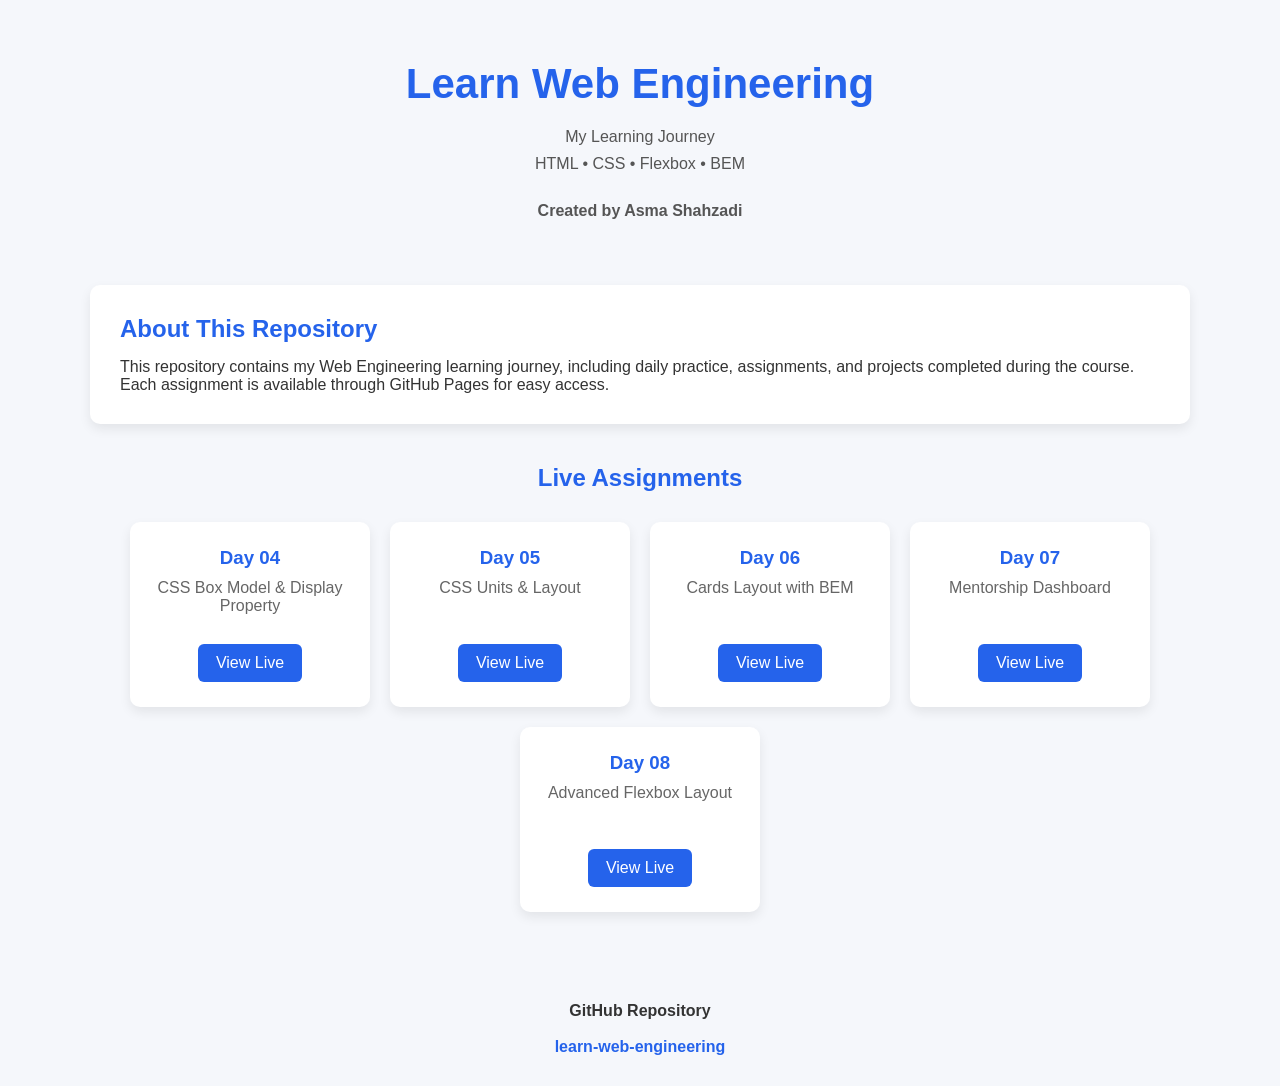
==== index.html @ 41a4ecba "Add files via upload" ====
<!DOCTYPE html>
<html lang="en">
<head>
<meta charset="UTF-8">
<meta name="viewport" content="width=device-width, initial-scale=1.0">
<title>Learn Web Engineering | Asma Shahzadi</title>
<style>
*{
    margin:0;
    padding:0;
    box-sizing:border-box;
}

body{
    font-family:Arial, Helvetica, sans-serif;
    background:#f5f7fb;
    color:#333;
}

.container{
    width:90%;
    max-width:1100px;
    margin:auto;
}

/* Hero */

header{
    text-align:center;
    padding:60px 20px;
}

header h1{
    font-size:42px;
    color:#2563eb;
    margin-bottom:15px;
}

header p{
    color:#555;
    line-height:1.7;
}

.author{
    margin-top:20px;
    font-weight:bold;
}

/* About */

.about{
    background:#fff;
    padding:30px;
    border-radius:10px;
    box-shadow:0 5px 12px rgba(0,0,0,.08);
    margin-bottom:40px;
}

.about h2{
    color:#2563eb;
    margin-bottom:15px;
}

/* Cards */

.section-title{
    text-align:center;
    color:#2563eb;
    margin-bottom:30px;
}

.cards{
    display:flex;
    flex-wrap:wrap;
    justify-content:center;
    gap:20px;
}

.card{
    width:240px;
    background:#fff;
    border-radius:10px;
    box-shadow:0 5px 12px rgba(0,0,0,.08);
    padding:25px;
    text-align:center;
}

.card h3{
    color:#2563eb;
    margin-bottom:10px;
}

.card p{
    color:#666;
    margin-bottom:20px;
    min-height:45px;
}

.button{
    display:inline-block;
    text-decoration:none;
    background:#2563eb;
    color:white;
    padding:10px 18px;
    border-radius:6px;
}

.button:hover{
    background:#1d4ed8;
}

footer{
    margin-top:60px;
    text-align:center;
    padding:30px;
}

.repo{
    text-decoration:none;
    color:#2563eb;
    font-weight:bold;
}

</style>

</head>

<body>

<header class="container">

<h1>Learn Web Engineering</h1>

<p>My Learning Journey</p>

<p>HTML • CSS • Flexbox • BEM</p>

<p class="author">Created by <strong>Asma Shahzadi</strong></p>

</header>

<div class="container">

<section class="about">

<h2>About This Repository</h2>

<p>
This repository contains my Web Engineering learning journey, including
daily practice, assignments, and projects completed during the course.
Each assignment is available through GitHub Pages for easy access.
</p>

</section>

<h2 class="section-title">Live Assignments</h2>

<div class="cards">

<div class="card">
<h3>Day 04</h3>
<p>CSS Box Model & Display Property</p>
<a class="button" href="https://asmashahzadi764-alt.github.io/learn-web-engineering/day-04/submissions/asmashahzadi764/">View Live</a>
</div>

<div class="card">
<h3>Day 05</h3>
<p>CSS Units & Layout</p>
<a class="button" href="https://asmashahzadi764-alt.github.io/learn-web-engineering/day-05/submissions/asmashahzadi764/">View Live</a>
</div>

<div class="card">
<h3>Day 06</h3>
<p>Cards Layout with BEM</p>
<a class="button" href="https://asmashahzadi764-alt.github.io/learn-web-engineering/day-06/submissions/asmashahzadi764-alt/">View Live</a>
</div>

<div class="card">
<h3>Day 07</h3>
<p>Mentorship Dashboard</p>
<a class="button" href="https://asmashahzadi764-alt.github.io/learn-web-engineering/day-07/submissions/asmashahzadi764-alt/">View Live</a>
</div>

<div class="card">
<h3>Day 08</h3>
<p>Advanced Flexbox Layout</p>
<a class="button" href="https://asmashahzadi764-alt.github.io/learn-web-engineering/day-08/submissions/asmashahzadi764-alt/">View Live</a>
</div>

</div>

<footer>

<p><strong>GitHub Repository</strong></p>
<br>

<a class="repo"
href="https://github.com/asmashahzadi764-alt/learn-web-engineering">
learn-web-engineering
</a>

</footer>

</div>

</body>
</html>
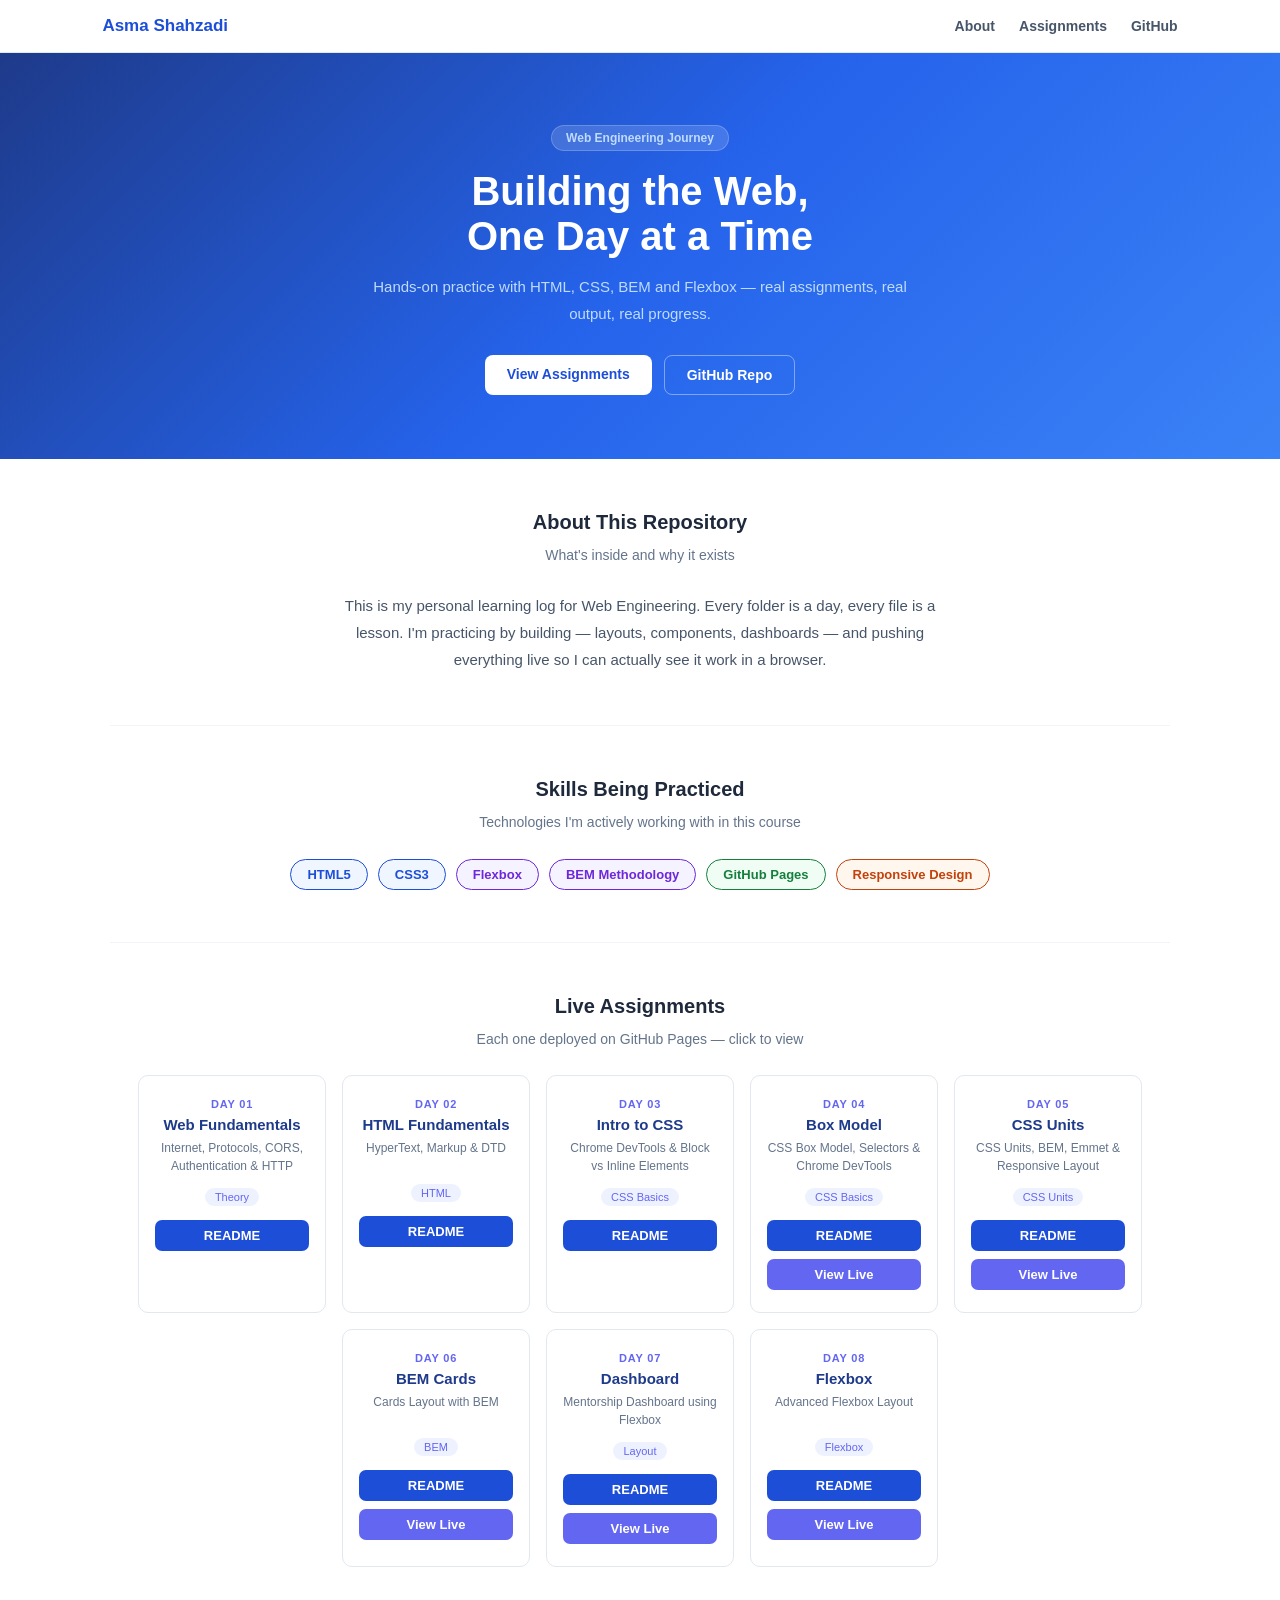
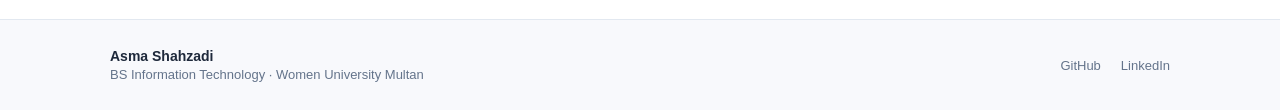
==== commit db68d331: "Refactor index.html with updated layout and styles" ====
--- a/index.html
+++ b/index.html
@@ -1,207 +1,424 @@
 <!DOCTYPE html>
 <html lang="en">
 <head>
-<meta charset="UTF-8">
-<meta name="viewport" content="width=device-width, initial-scale=1.0">
-<title>Learn Web Engineering | Asma Shahzadi</title>
-<style>
-*{
-    margin:0;
-    padding:0;
-    box-sizing:border-box;
-}
-
-body{
-    font-family:Arial, Helvetica, sans-serif;
-    background:#f5f7fb;
-    color:#333;
-}
-
-.container{
-    width:90%;
-    max-width:1100px;
-    margin:auto;
-}
-
-/* Hero */
-
-header{
-    text-align:center;
-    padding:60px 20px;
-}
-
-header h1{
-    font-size:42px;
-    color:#2563eb;
-    margin-bottom:15px;
-}
-
-header p{
-    color:#555;
-    line-height:1.7;
-}
-
-.author{
-    margin-top:20px;
-    font-weight:bold;
-}
-
-/* About */
-
-.about{
-    background:#fff;
-    padding:30px;
-    border-radius:10px;
-    box-shadow:0 5px 12px rgba(0,0,0,.08);
-    margin-bottom:40px;
-}
-
-.about h2{
-    color:#2563eb;
-    margin-bottom:15px;
-}
-
-/* Cards */
-
-.section-title{
-    text-align:center;
-    color:#2563eb;
-    margin-bottom:30px;
-}
-
-.cards{
-    display:flex;
-    flex-wrap:wrap;
-    justify-content:center;
-    gap:20px;
-}
-
-.card{
-    width:240px;
-    background:#fff;
-    border-radius:10px;
-    box-shadow:0 5px 12px rgba(0,0,0,.08);
-    padding:25px;
-    text-align:center;
-}
-
-.card h3{
-    color:#2563eb;
-    margin-bottom:10px;
-}
-
-.card p{
-    color:#666;
-    margin-bottom:20px;
-    min-height:45px;
-}
-
-.button{
-    display:inline-block;
-    text-decoration:none;
-    background:#2563eb;
-    color:white;
-    padding:10px 18px;
-    border-radius:6px;
-}
-
-.button:hover{
-    background:#1d4ed8;
-}
-
-footer{
-    margin-top:60px;
-    text-align:center;
-    padding:30px;
-}
-
-.repo{
-    text-decoration:none;
-    color:#2563eb;
-    font-weight:bold;
-}
-
-</style>
-
+  <meta charset="UTF-8">
+  <meta name="viewport" content="width=device-width, initial-scale=1.0">
+  <title>Learn Web Engineering | Asma Shahzadi</title>
+  <style>
+    * {
+      margin: 0;
+      padding: 0;
+      box-sizing: border-box;
+    }
+
+    body {
+      font-family: Arial, sans-serif;
+      background: #fff;
+      color: #1e293b;
+    }
+
+    /* NAV */
+    nav {
+      display: flex;
+      justify-content: space-between;
+      align-items: center;
+      padding: 16px 8%;
+      background: #fff;
+      border-bottom: 1px solid #e2e8f0;
+      position: sticky;
+      top: 0;
+    }
+
+    nav h3 {
+      color: #1d4ed8;
+      font-size: 17px;
+    }
+
+    nav ul {
+      display: flex;
+      list-style: none;
+      gap: 24px;
+    }
+
+    nav a {
+      text-decoration: none;
+      color: #475569;
+      font-size: 14px;
+      font-weight: bold;
+    }
+
+    /* HERO */
+    .hero {
+      padding: 72px 8% 64px;
+      text-align: center;
+      background: linear-gradient(135deg, #1e3a8a, #2563eb, #3b82f6);
+      color: #fff;
+    }
+
+    .hero-tag {
+      display: inline-block;
+      background: rgba(255, 255, 255, 0.15);
+      color: #bfdbfe;
+      font-size: 12px;
+      font-weight: bold;
+      padding: 5px 14px;
+      border-radius: 20px;
+      margin-bottom: 18px;
+      border: 1px solid rgba(255, 255, 255, 0.2);
+    }
+
+    .hero h1 {
+      font-size: 40px;
+      margin-bottom: 14px;
+    }
+
+    .hero p {
+      margin: 0 auto;
+      max-width: 560px;
+      line-height: 1.8;
+      font-size: 15px;
+      color: #bfdbfe;
+    }
+
+    .btns {
+      margin-top: 28px;
+      display: flex;
+      justify-content: center;
+      gap: 12px;
+      flex-wrap: wrap;
+    }
+
+    .btn {
+      padding: 11px 22px;
+      border-radius: 8px;
+      text-decoration: none;
+      font-size: 14px;
+      font-weight: bold;
+    }
+
+    .btn-white {
+      background: #fff;
+      color: #1d4ed8;
+    }
+
+    .btn-outline {
+      background: transparent;
+      color: #fff;
+      border: 1.5px solid rgba(255, 255, 255, 0.4);
+    }
+
+    /* CONTAINER */
+    .container {
+      width: 90%;
+      max-width: 1060px;
+      margin: 0 auto;
+    }
+
+    /* SECTIONS */
+    .section {
+      padding: 52px 0;
+      border-bottom: 1px solid #f1f5f9;
+    }
+
+    .section:last-child {
+      border-bottom: none;
+    }
+
+    .section h2 {
+      color: #1e293b;
+      font-size: 20px;
+      margin-bottom: 10px;
+      text-align: center;
+    }
+
+    .section p.sub {
+      text-align: center;
+      color: #64748b;
+      font-size: 14px;
+      margin-bottom: 24px;
+      line-height: 1.7;
+    }
+
+    .about-text {
+      max-width: 600px;
+      margin: 0 auto;
+      text-align: center;
+      color: #475569;
+      font-size: 15px;
+      line-height: 1.8;
+    }
+
+    /* BADGES */
+    .badges {
+      display: flex;
+      justify-content: center;
+      gap: 10px;
+      flex-wrap: wrap;
+    }
+
+    .badges span {
+      padding: 7px 16px;
+      border-radius: 20px;
+      font-size: 13px;
+      font-weight: bold;
+      border: 1px solid;
+    }
+
+    .b-blue {
+      background: #eff6ff;
+      color: #1d4ed8;
+      border-color: #dbeafe;
+    }
+
+    .b-purple {
+      background: #f5f3ff;
+      color: #6d28d9;
+      border-color: #ede9fe;
+    }
+
+    .b-green {
+      background: #f0fdf4;
+      color: #15803d;
+      border-color: #dcfce7;
+    }
+
+    .b-orange {
+      background: #fff7ed;
+      color: #c2410c;
+      border-color: #fed7aa;
+    }
+
+    /* CARDS */
+    .cards {
+      display: flex;
+      flex-wrap: wrap;
+      justify-content: center;
+      gap: 16px;
+    }
+
+    .card {
+      width: 188px;
+      padding: 22px 16px;
+      border-radius: 10px;
+      text-align: center;
+      border: 1px solid #e2e8f0;
+    }
+
+    .card-day {
+      font-size: 11px;
+      font-weight: bold;
+      color: #6366f1;
+      letter-spacing: 0.8px;
+      text-transform: uppercase;
+      margin-bottom: 6px;
+    }
+
+    .card h3 {
+      color: #1e3a8a;
+      font-size: 15px;
+      margin-bottom: 6px;
+    }
+
+    .card p {
+      font-size: 12px;
+      color: #64748b;
+      min-height: 32px;
+      margin-bottom: 12px;
+      line-height: 1.5;
+    }
+
+    .card-skill {
+      font-size: 11px;
+      color: #6366f1;
+      background: #eef2ff;
+      padding: 3px 10px;
+      border-radius: 10px;
+      display: inline-block;
+      margin-bottom: 14px;
+    }
+
+    .card a {
+      display: block;
+      background: #1d4ed8;
+      color: #fff;
+      text-decoration: none;
+      padding: 8px;
+      border-radius: 7px;
+      font-size: 13px;
+      font-weight: bold;
+    }
+
+    /* FOOTER */
+    footer {
+      padding: 28px 8%;
+      background: #f8f9fc;
+      border-top: 1px solid #e2e8f0;
+      color: #64748b;
+      font-size: 13px;
+    }
+
+    .footer-inner {
+      max-width: 1060px;
+      margin: 0 auto;
+      display: flex;
+      justify-content: space-between;
+      align-items: center;
+      flex-wrap: wrap;
+      gap: 12px;
+    }
+
+    .footer-inner strong {
+      color: #1e293b;
+      font-size: 14px;
+      display: block;
+      margin-bottom: 3px;
+    }
+
+    .footer-links {
+      display: flex;
+      gap: 20px;
+    }
+
+    .footer-links a {
+      color: #64748b;
+      text-decoration: none;
+      font-size: 13px;
+    }
+  </style>
 </head>
-
 <body>
 
-<header class="container">
-
-<h1>Learn Web Engineering</h1>
-
-<p>My Learning Journey</p>
-
-<p>HTML • CSS • Flexbox • BEM</p>
-
-<p class="author">Created by <strong>Asma Shahzadi</strong></p>
-
-</header>
-
-<div class="container">
-
-<section class="about">
-
-<h2>About This Repository</h2>
-
-<p>
-This repository contains my Web Engineering learning journey, including
-daily practice, assignments, and projects completed during the course.
-Each assignment is available through GitHub Pages for easy access.
-</p>
-
-</section>
-
-<h2 class="section-title">Live Assignments</h2>
-
-<div class="cards">
-
-<div class="card">
-<h3>Day 04</h3>
-<p>CSS Box Model & Display Property</p>
-<a class="button" href="https://asmashahzadi764-alt.github.io/learn-web-engineering/day-04/submissions/asmashahzadi764/">View Live</a>
-</div>
-
-<div class="card">
-<h3>Day 05</h3>
-<p>CSS Units & Layout</p>
-<a class="button" href="https://asmashahzadi764-alt.github.io/learn-web-engineering/day-05/submissions/asmashahzadi764/">View Live</a>
-</div>
-
-<div class="card">
-<h3>Day 06</h3>
-<p>Cards Layout with BEM</p>
-<a class="button" href="https://asmashahzadi764-alt.github.io/learn-web-engineering/day-06/submissions/asmashahzadi764-alt/">View Live</a>
-</div>
-
-<div class="card">
-<h3>Day 07</h3>
-<p>Mentorship Dashboard</p>
-<a class="button" href="https://asmashahzadi764-alt.github.io/learn-web-engineering/day-07/submissions/asmashahzadi764-alt/">View Live</a>
-</div>
-
-<div class="card">
-<h3>Day 08</h3>
-<p>Advanced Flexbox Layout</p>
-<a class="button" href="https://asmashahzadi764-alt.github.io/learn-web-engineering/day-08/submissions/asmashahzadi764-alt/">View Live</a>
-</div>
-
-</div>
-
-<footer>
-
-<p><strong>GitHub Repository</strong></p>
-<br>
-
-<a class="repo"
-href="https://github.com/asmashahzadi764-alt/learn-web-engineering">
-learn-web-engineering
-</a>
-
-</footer>
-
-</div>
+  <nav>
+    <h3>Asma Shahzadi</h3>
+    <ul>
+      <li><a href="#about">About</a></li>
+      <li><a href="#assignments">Assignments</a></li>
+      <li><a href="https://github.com/asmashahzadi764-alt/learn-web-engineering">GitHub</a></li>
+    </ul>
+  </nav>
+
+  <section class="hero">
+    <div class="hero-tag">Web Engineering Journey</div>
+    <h1>Building the Web,<br>One Day at a Time</h1>
+    <p>Hands-on practice with HTML, CSS, BEM and Flexbox — real assignments, real output, real progress.</p>
+    <div class="btns">
+      <a class="btn btn-white" href="#assignments">View Assignments</a>
+      <a class="btn btn-outline" href="https://github.com/asmashahzadi764-alt/learn-web-engineering">GitHub Repo</a>
+    </div>
+  </section>
+
+  <div class="container">
+
+    <div class="section" id="about">
+      <h2>About This Repository</h2>
+      <p class="sub">What's inside and why it exists</p>
+      <p class="about-text">This is my personal learning log for Web Engineering. Every folder is a day, every file is a lesson. I'm practicing by building — layouts, components, dashboards — and pushing everything live so I can actually see it work in a browser.</p>
+    </div>
+
+    <div class="section">
+      <h2>Skills Being Practiced</h2>
+      <p class="sub">Technologies I'm actively working with in this course</p>
+      <div class="badges">
+        <span class="b-blue">HTML5</span>
+        <span class="b-blue">CSS3</span>
+        <span class="b-purple">Flexbox</span>
+        <span class="b-purple">BEM Methodology</span>
+        <span class="b-green">GitHub Pages</span>
+        <span class="b-orange">Responsive Design</span>
+      </div>
+    </div>
+
+    <div class="section" id="assignments">
+      <h2>Live Assignments</h2>
+      <p class="sub">Each one deployed on GitHub Pages — click to view</p>
+      <div class="cards">
+
+        <div class="card">
+          <div class="card-day">Day 01</div>
+          <h3>Web Fundamentals</h3>
+          <p>Internet, Protocols, CORS, Authentication & HTTP</p>
+          <div class="card-skill">Theory</div>
+          <a href="https://github.com/asmashahzadi764-alt/learn-web-engineering/blob/master/day-01/README.md">README</a>
+        </div>
+
+        <div class="card">
+          <div class="card-day">Day 02</div>
+          <h3>HTML Fundamentals</h3>
+          <p>HyperText, Markup & DTD</p>
+          <div class="card-skill">HTML</div>
+          <a href="https://github.com/asmashahzadi764-alt/learn-web-engineering/blob/master/day-02/README.md">README</a>
+        </div>
+
+        <div class="card">
+          <div class="card-day">Day 03</div>
+          <h3>Intro to CSS</h3>
+          <p>Chrome DevTools & Block vs Inline Elements</p>
+          <div class="card-skill">CSS Basics</div>
+          <a href="https://github.com/asmashahzadi764-alt/learn-web-engineering/blob/master/day-03/README.md">README</a>
+        </div>
+
+        <div class="card">
+          <div class="card-day">Day 04</div>
+          <h3>Box Model</h3>
+          <p>CSS Box Model, Selectors & Chrome DevTools</p>
+          <div class="card-skill">CSS Basics</div>
+          <a href="https://github.com/asmashahzadi764-alt/learn-web-engineering/blob/master/day-04/README.md">README</a>
+          <a href="https://asmashahzadi764-alt.github.io/learn-web-engineering/day-04/submissions/asmashahzadi764/" style="margin-top:8px;background:#6366f1;">View Live</a>
+        </div>
+
+        <div class="card">
+          <div class="card-day">Day 05</div>
+          <h3>CSS Units</h3>
+          <p>CSS Units, BEM, Emmet & Responsive Layout</p>
+          <div class="card-skill">CSS Units</div>
+          <a href="https://github.com/asmashahzadi764-alt/learn-web-engineering/blob/master/day-05/README.md">README</a>
+          <a href="https://asmashahzadi764-alt.github.io/learn-web-engineering/day-05/submissions/asmashahzadi764/" style="margin-top:8px;background:#6366f1;">View Live</a>
+        </div>
+
+        <div class="card">
+          <div class="card-day">Day 06</div>
+          <h3>BEM Cards</h3>
+          <p>Cards Layout with BEM</p>
+          <div class="card-skill">BEM</div>
+          <a href="https://github.com/asmashahzadi764-alt/learn-web-engineering/blob/master/day-06/README.md">README</a>
+          <a href="https://asmashahzadi764-alt.github.io/learn-web-engineering/day-06/submissions/asmashahzadi764-alt/" style="margin-top:8px;background:#6366f1;">View Live</a>
+        </div>
+
+        <div class="card">
+          <div class="card-day">Day 07</div>
+          <h3>Dashboard</h3>
+          <p>Mentorship Dashboard using Flexbox</p>
+          <div class="card-skill">Layout</div>
+          <a href="https://github.com/asmashahzadi764-alt/learn-web-engineering/blob/master/day-07/README.md">README</a>
+          <a href="https://asmashahzadi764-alt.github.io/learn-web-engineering/day-07/submissions/asmashahzadi764-alt/" style="margin-top:8px;background:#6366f1;">View Live</a>
+        </div>
+
+        <div class="card">
+          <div class="card-day">Day 08</div>
+          <h3>Flexbox</h3>
+          <p>Advanced Flexbox Layout</p>
+          <div class="card-skill">Flexbox</div>
+          <a href="https://github.com/asmashahzadi764-alt/learn-web-engineering/blob/master/day-08/README.md">README</a>
+          <a href="https://asmashahzadi764-alt.github.io/learn-web-engineering/day-08/submissions/asmashahzadi764-alt/" style="margin-top:8px;background:#6366f1;">View Live</a>
+        </div>
+
+      </div>
+    </div>
+
+  </div>
+
+  <footer>
+    <div class="footer-inner">
+      <div>
+        <strong>Asma Shahzadi</strong>
+        BS Information Technology · Women University Multan
+      </div>
+      <div class="footer-links">
+        <a href="https://github.com/asmashahzadi764-alt">GitHub</a>
+        <a href="https://linkedin.com/in/asma-shahzadi-313291376">LinkedIn</a>
+      </div>
+    </div>
+  </footer>
 
 </body>
-</html>+</html>
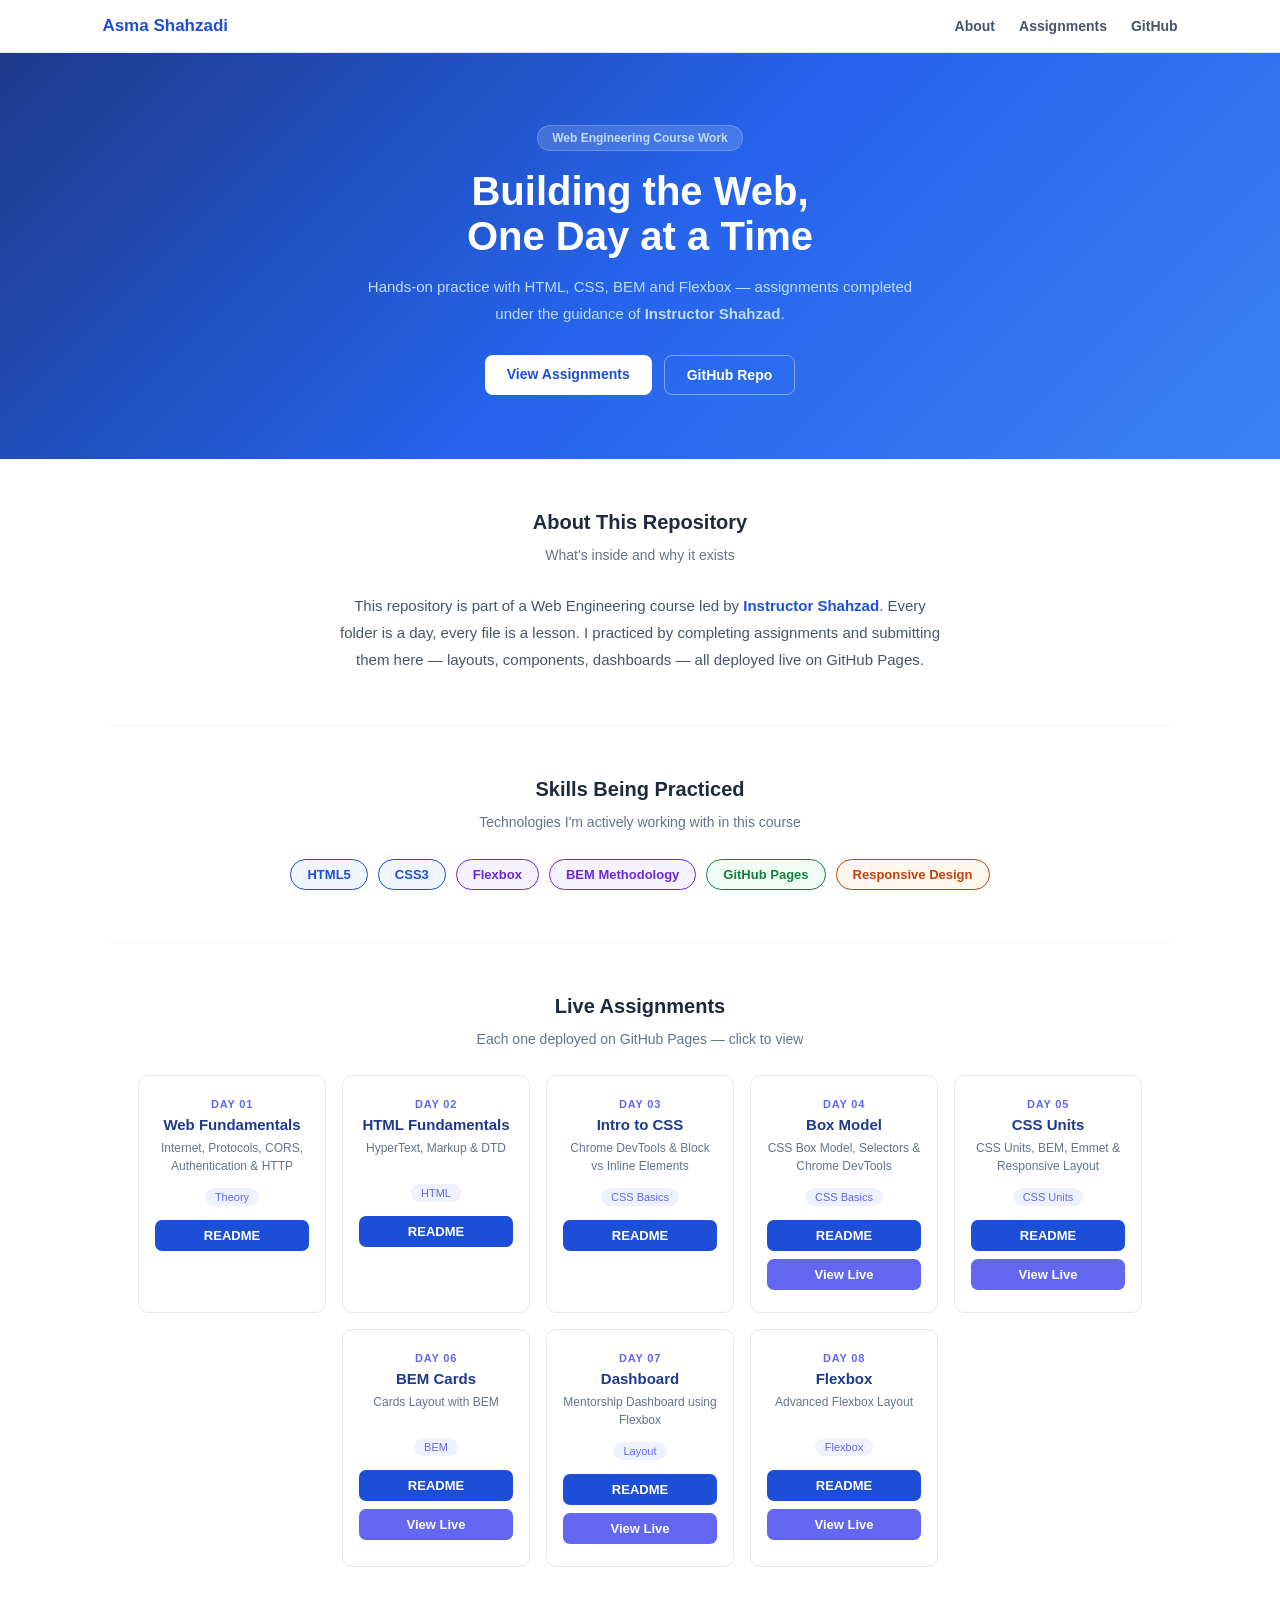
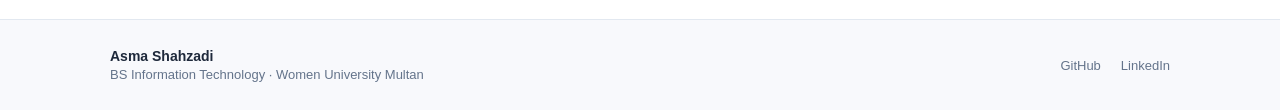
==== commit a4c9b7ef: "Revise index.html for course updates and assignments Updated content and structure of the index.html" ====
--- a/index.html
+++ b/index.html
@@ -298,9 +298,9 @@
   </nav>
 
   <section class="hero">
-    <div class="hero-tag">Web Engineering Journey</div>
+    <div class="hero-tag">Web Engineering Course Work</div>
     <h1>Building the Web,<br>One Day at a Time</h1>
-    <p>Hands-on practice with HTML, CSS, BEM and Flexbox — real assignments, real output, real progress.</p>
+    <p>Hands-on practice with HTML, CSS, BEM and Flexbox — assignments completed under the guidance of <strong>Instructor Shahzad</strong>.</p>
     <div class="btns">
       <a class="btn btn-white" href="#assignments">View Assignments</a>
       <a class="btn btn-outline" href="https://github.com/asmashahzadi764-alt/learn-web-engineering">GitHub Repo</a>
@@ -312,7 +312,7 @@
     <div class="section" id="about">
       <h2>About This Repository</h2>
       <p class="sub">What's inside and why it exists</p>
-      <p class="about-text">This is my personal learning log for Web Engineering. Every folder is a day, every file is a lesson. I'm practicing by building — layouts, components, dashboards — and pushing everything live so I can actually see it work in a browser.</p>
+      <p class="about-text">This repository is part of a Web Engineering course led by <a href="https://github.com/shaizCodes" style="color:#1d4ed8;text-decoration:none;font-weight:bold;">Instructor Shahzad</a>. Every folder is a day, every file is a lesson. I practiced by completing assignments and submitting them here — layouts, components, dashboards — all deployed live on GitHub Pages.</p>
     </div>
 
     <div class="section">
